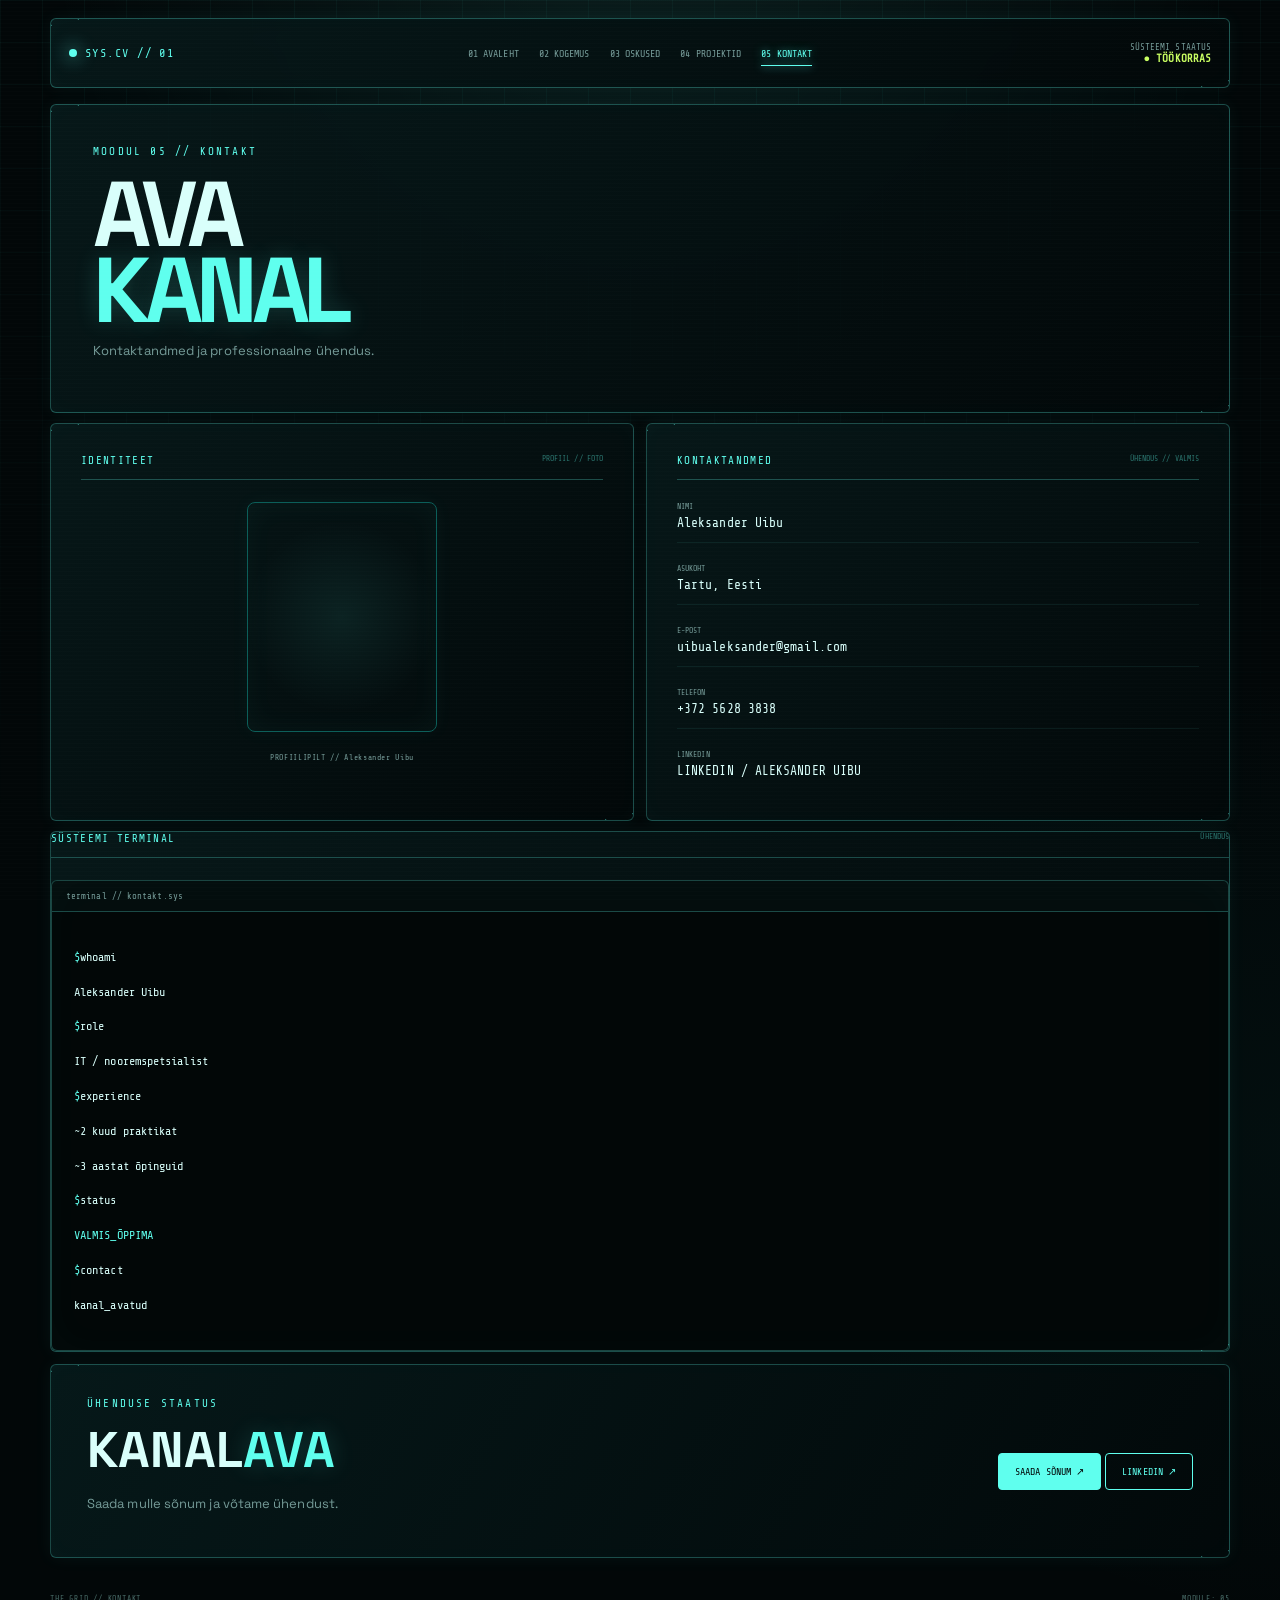
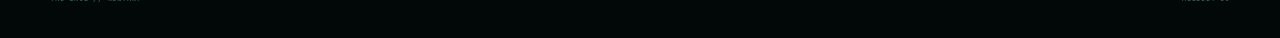
==== contact.html @ 897ac722 "portfoolio failid" ====
<!doctype html>
<html lang="et">
    <head>
        <meta charset="utf-8">
            <meta name="viewport" content="width=device-width, initial-scale=1">
                <title>
                    Kontakt // Aleksander Uibu
                </title>
                <link rel="stylesheet" href="css/style.css">
                <link rel="stylesheet" href="css/gridcn.css">
                <link rel="stylesheet" href="css/responsive.css">
    </head>
    <body>
        <div class="grid-bg"></div>
        <div class="scanlines"></div>
            <header class="site-header hud">
                <a class="logo" href="index.html"><i></i>SYS.CV // 01</a>
                <nav class="nav">
                    <a href="index.html">01 AVALEHT</a>
                    <a href="experience.html">02 KOGEMUS</a>
                    <a href="skills.html">03 OSKUSED</a>
                    <a href="projects.html">04 PROJEKTID</a>
                    <a class="active" href="contact.html">05 KONTAKT</a>
                </nav>
                <div class="system-status">SÜSTEEMI STAATUS<strong>● TÖÖKORRAS</strong></div>
            </header>
        <main class="page">
            <section class="page-title hud reveal">
                <div class="eyebrow">MOODUL 05 // KONTAKT</div>
                <h1>AVA<br><span>KANAL</span></h1>
                <p>Kontaktandmed ja professionaalne ühendus.</p>
            </section>
            <section class="section-grid">
                <!-- =====================================================
                    PROFIIL FOTO
                ===================================================== -->
                <article class="panel hud reveal">
                    <div class="section-head">
                        <span>IDENTITEET</span>
                        <em>PROFIIL // FOTO</em>
                    </div>
                    <div class="profile-photo-wrap">
                        <div class="profile-photo">
                            <img src="images/profile.jpg"alt="Aleksander Uibu profiilipilt"onerror="this.style.display='none';this.parentElement.classList.add('photo-placeholder');">
                        </div><small>PROFIILIPILT // Aleksander Uibu</small></div>
                </article>
                <!-- =====================================================
                    KONTAKTANDMED
                ===================================================== -->
                <article class="panel hud reveal">
                    <div class="section-head">
                        <span>KONTAKTANDMED</span>
                        <em>ÜHENDUS // VALMIS</em>
                    </div>
                    <div class="contact-data">
                        <div>
                            <small>NIMI</small>
                            <strong>Aleksander Uibu</strong>
                        </div>
                        <div>
                            <small>ASUKOHT</small>
                            <strong>Tartu, Eesti</strong>
                        </div>
                        <div>
                            <small>E-POST</small>
                            <a href="mailto:uibualeksander@gmail.com">uibualeksander@gmail.com</a>
                        </div>
                        <div>
                            <small>TELEFON</small>
                            <a href="tel:+37256283838">+372 5628 3838</a>
                        </div>
                        <div>
                            <small>LINKEDIN</small>
                            <a href="#">LINKEDIN / ALEKSANDER UIBU</a>
                        </div>
                    </div>
                </article>
            </section>
            <!-- =====================================================
                TERMINAL
            ===================================================== -->
            <section class="section hud reveal">
                <div class="section-head">
                    <span>SÜSTEEMI TERMINAL</span>
                    <em>ÜHENDUS</em>
                </div>
                <div class="terminal">
                    <div class="terminal-head">terminal // kontakt.sys</div>
                    <div class="terminal-body">
                        <p><span>$</span>whoami</p>
                        <p>Aleksander Uibu</p>
                        <p><span>$</span>role</p>
                        <p>IT / nooremspetsialist</p>
                        <p><span>$</span>experience</p>
                        <p>~2 kuud praktikat</p>
                        <p>~3 aastat õpinguid</p>
                        <p><span>$</span>status</p>
                        <p class="cyan">VALMIS_ÕPPIMA</p>
                        <p><span>$</span>contact</p>
                        <p>kanal_avatud<span class="cursor"></span></p>
                    </div>
                </div>
            </section>
            <!-- =====================================================
                CTA
            ===================================================== -->
            <section class="cta hud reveal">
                <div>
                    <div class="eyebrow">ÜHENDUSE STAATUS</div>
                    <h2>KANAL<span>AVA</span></h2>
                    <p>Saada mulle sõnum ja võtame ühendust.</p>
                </div>
                <div class="buttons">
                    <a class="button"href="mailto:uibualeksander@gmail.com">SAADA SÕNUM ↗</a>
                    <a class="button secondary"href="#">LINKEDIN ↗</a>
                </div>
            </section>
        </main>
        <footer>
            <span>THE GRID // KONTAKT</span>
            <span>MODULE: 05</span>
        </footer>
        <script src="js/index.js"></script> 
    </body>
</html>
---- css/style.css ----
@import url('https://fonts.googleapis.com/css2?family=Share+Tech+Mono&family=Space+Grotesk:wght@400;500;600;700&display=swap');
:root{--bg:#020708;--panel:rgba(5,18,19,.9);--cyan:#5fffee;--cyan2:#1db9ae;--cyan3:#0b5e59;--text:#d9fffb;--muted:#759b98;--green:#c9ff62;--border:rgba(95,255,238,.25);--strong:rgba(95,255,238,.7)}
*{box-sizing:border-box}html{scroll-behavior:smooth}body{margin:0;min-height:100vh;background:radial-gradient(circle at 50% -10%,rgba(40,180,170,.15),transparent 35%),#020708;color:var(--text);font-family:"Space Grotesk",sans-serif}a{color:inherit;text-decoration:none}.grid-bg{position:fixed;inset:0;z-index:0;pointer-events:none;background-image:linear-gradient(rgba(95,255,238,.055) 1px,transparent 1px),linear-gradient(90deg,rgba(95,255,238,.055) 1px,transparent 1px);background-size:45px 45px;mask-image:linear-gradient(to bottom,#000,transparent)}.scanlines{position:fixed;inset:0;z-index:50;pointer-events:none;opacity:.025;background:repeating-linear-gradient(to bottom,transparent 0,transparent 3px,#fff 4px)}.page,footer,.site-header{position:relative;z-index:2;width:min(1180px,calc(100% - 30px));margin-inline:auto}.hud{position:relative;border:1px solid var(--border);background:linear-gradient(135deg,rgba(7,25,26,.94),rgba(2,8,9,.94));box-shadow:0 0 25px rgba(52,241,225,.08);clip-path: none;}.hud:before,.hud:after{content:"";position:absolute;width:35px;height:8px}.hud:before{left:-1px;top:-1px;border-left:2px solid var(--cyan);border-top:2px solid var(--cyan)}.hud:after{right:-1px;bottom:-1px;border-right:2px solid var(--cyan);border-bottom:2px solid var(--cyan)}
.site-header{margin-top:18px;min-height:70px;padding:14px 20px;display:grid;grid-template-columns:1fr auto 1fr;align-items:center;gap:20px}.logo{font:13px "Share Tech Mono";letter-spacing:.12em;color:var(--cyan)}.logo i{display:inline-block;width:8px;height:8px;border-radius:50%;background:var(--cyan);box-shadow:0 0 18px var(--cyan);margin-right:8px}.nav{display:flex;justify-content:center;flex-wrap:wrap;gap:16px;font:10px "Share Tech Mono";color:var(--muted)}.nav a:hover,.nav .active{color:var(--cyan);text-shadow:0 0 8px rgba(95,255,238,.5)}.system-status{text-align:right;color:var(--muted);font:9px "Share Tech Mono"}.system-status strong{display:block;color:var(--green);font-size:11px}.hero{margin-top:22px;min-height:520px;padding:60px;display:grid;grid-template-columns:1fr 340px;align-items:center;gap:40px}.eyebrow{font:11px "Share Tech Mono";letter-spacing:.2em;color:var(--cyan)}h1{font-size:clamp(58px,9vw,110px);line-height:.83;letter-spacing:-.07em;margin:18px 0 25px}h1 span,h2 span{color:var(--cyan);text-shadow:0 0 25px rgba(95,255,238,.18)}.lead{max-width:650px;color:#9dbeba;font-size:16px;line-height:1.7}.tags{display:flex;flex-wrap:wrap;gap:7px;margin-top:24px}.tag,.chip-grid span{padding:5px 9px;border:1px solid var(--border);color:var(--cyan2);background:rgba(95,255,238,.035);font:9px "Share Tech Mono";letter-spacing:.07em}.tag:hover{border-color:var(--cyan);color:var(--cyan)}.contact-strip{display:flex;flex-wrap:wrap;gap:18px;margin-top:28px;color:var(--muted);font:10px "Share Tech Mono"}.contact-strip a:hover{color:var(--cyan)}
.identity-disc{position:relative;width:280px;height:280px;margin:auto;display:grid;place-items:center}.disc-ring{position:absolute;inset:10px;border:1px solid var(--cyan3);border-radius:50%}.disc-ring.dashed{inset:28px;border-color:var(--border);border-style:dashed;animation:rotate 20s linear infinite}.disc-ring.inner{inset:57px;border-color:var(--strong)}.disc-core{width:115px;height:115px;border:1px solid var(--cyan);border-radius:50%;display:grid;place-content:center;text-align:center;color:var(--cyan);font:29px "Share Tech Mono";box-shadow:0 0 30px rgba(95,255,238,.15)}.disc-core small{font-size:10px;color:var(--muted)}.disc-label{position:absolute;color:var(--muted);font:8px "Share Tech Mono"}.disc-label.top{top:0}.disc-label.right{right:-8px;top:50%}.disc-label.bottom{bottom:0}
.metrics{display:grid;grid-template-columns:repeat(4,1fr);gap:12px;margin-top:12px}.data-card{padding:22px}.data-card span,.data-card small{display:block;color:var(--muted);font:9px "Share Tech Mono"}.data-card strong{display:block;margin:5px 0;color:var(--cyan);font:34px "Share Tech Mono"}.green{color:var(--green)!important}.section-grid{display:grid;grid-template-columns:1fr 1fr;gap:12px;margin-top:12px}.panel{padding:28px;margin-top:12px}.section-grid .panel{margin-top:0}.section-head{display:flex;justify-content:space-between;border-bottom:1px solid var(--border);padding-bottom:15px;margin-bottom:25px;color:var(--cyan);font:11px "Share Tech Mono"}.section-head em{color:var(--muted);font-style:normal;font-size:8px}.body-text{color:#92b1ae;font-size:13px;line-height:1.8}.button{display:inline-block;margin-top:20px;padding:12px 16px;border:1px solid var(--cyan);background:var(--cyan);color:#020708;font:10px "Share Tech Mono"}.button.secondary{background:transparent;color:var(--cyan)}.button:hover{box-shadow:0 0 22px rgba(95,255,238,.3)}.chip-grid{display:flex;flex-wrap:wrap;gap:7px;margin-bottom:20px}.chip-grid.large span{padding:8px 11px}.cta{margin-top:12px;padding:35px;display:flex;justify-content:space-between;align-items:center;gap:25px}.cta h2{font-size:clamp(28px,5vw,50px);margin:8px 0}.cta p,.page-title p{color:var(--muted);font-size:13px}.page-title{margin-top:22px;padding:42px}.page-title h1{margin-bottom:12px}.timeline{position:relative}.timeline:before{content:"";position:absolute;left:5px;top:5px;bottom:5px;width:1px;background:var(--border)}.timeline article{position:relative;padding:0 0 40px 30px}.timeline article:last-child{padding-bottom:0}.timeline article i{position:absolute;left:0;top:3px;width:11px;height:11px;border:1px solid var(--cyan);background:var(--bg);box-shadow:0 0 10px rgba(95,255,238,.4)}.date{color:var(--cyan2);font:9px "Share Tech Mono"}.timeline h2,.project h2{font-size:16px;margin:6px 0}.timeline b{color:var(--muted);font:9px "Share Tech Mono"}.timeline ul{padding-left:18px;color:#92b1ae;font-size:12px;line-height:1.7}.skill{margin-bottom:20px}.skill>div:first-child{display:flex;justify-content:space-between;font:9px "Share Tech Mono";color:#a9c9c5}.skill b{color:var(--cyan)}.bar{height:5px!important;margin-top:7px;background:rgba(95,255,238,.07)}.bar i{display:block;height:100%;background:var(--cyan);box-shadow:0 0 12px rgba(95,255,238,.65)}.projects{display:grid;grid-template-columns:repeat(2,1fr);gap:12px;margin-top:12px}.project{padding:25px}.project small{font:9px "Share Tech Mono";color:var(--muted)}.project p{color:#8facaa;font-size:12px;line-height:1.7}.radar{width:270px;height:270px;position:relative;margin:20px auto;border:1px solid var(--border);border-radius:50%;background:radial-gradient(circle,transparent 19%,rgba(95,255,238,.04) 20%,transparent 21%,transparent 39%,rgba(95,255,238,.04) 40%,transparent 41%,transparent 59%,rgba(95,255,238,.04) 60%,transparent 61%)}.radar:before,.radar:after{content:"";position:absolute;background:var(--border)}.radar:before{left:50%;top:0;bottom:0;width:1px}.radar:after{top:50%;left:0;right:0;height:1px}.radar-shape{position:absolute;inset:47px;border-radius: 6px;background:rgba(95,255,238,.12);border:1px solid var(--cyan)}.radar-label{position:absolute;font:8px "Share Tech Mono";color:var(--muted)}.radar-label.a{top:-17px;left:40%}.radar-label.b{right:-35px;top:45%}.radar-label.c{left:35%;bottom:-17px}.radar-label.d{left:-25px;top:65%}.radar-label.e{left:-20px;top:20%}.terminal{border:1px solid var(--border);background:#020707;box-shadow:inset 0 0 40px rgba(95,255,238,.025)}.terminal-head{padding:10px 14px;border-bottom:1px solid var(--border);color:var(--muted);font:9px "Share Tech Mono"}.terminal-body{padding:22px;font:12px/1.9 "Share Tech Mono";min-height:250px}.terminal-body span{color:var(--cyan)}.terminal-body .cyan{color:var(--cyan)}.cursor{display:inline-block;width:7px;height:13px;background:var(--cyan);animation:blink 1s steps(1) infinite}.contact-data{display:grid;gap:19px}.contact-data small{display:block;color:var(--muted);font:8px "Share Tech Mono"}.contact-data strong,.contact-data a{display:block;margin-top:4px;font:13px "Share Tech Mono";color:var(--text)}.contact-data a:hover{color:var(--cyan)}footer{display:flex;justify-content:space-between;padding:22px 0 35px;color:#486b67;font:8px "Share Tech Mono";letter-spacing:.1em}
@keyframes rotate{to{transform:rotate(360deg)}}@keyframes blink{50%{opacity:0}}.reveal{opacity:0;transform:translateY(12px);transition:opacity .7s ease,transform .7s ease}.reveal.visible{opacity:1;transform:none}

/* =========================================================
   PROFILE PHOTO // CONTACT
========================================================= */

.profile-photo-wrap {
    text-align: center;
}

.profile-photo {
    position: relative;

    width: 190px;
    height: 230px;

    margin: 0 auto 12px;

    overflow: hidden;

    border: 1px solid var(--border);

    background:
        radial-gradient(
            circle,
            rgba(95,255,238,.08),
            transparent 65%
        );

    display: grid;

    place-items: center;

    border-radius: 6px;
}

.profile-photo img {
    width: 100%;
    height: 100%;

    object-fit: cover;

    display: block;
}

.profile-photo span {
    position: absolute;

    color: var(--cyan3);

    font-family: "Share Tech Mono", monospace;

    font-size: 12px;

    line-height: 1.5;

    letter-spacing: .15em;

    text-align: center;
}

.profile-photo-wrap small {
    color: var(--muted);

    font-family: "Share Tech Mono", monospace;

    font-size: 8px;

    letter-spacing: .08em;
}

.profile-photo.photo-placeholder {
    border-color: var(--cyan3);

    box-shadow:
        inset 0 0 30px rgba(95,255,238,.04),
        0 0 20px rgba(95,255,238,.04);
}


/* =========================================================
   JUNIOR / INTERNSHIP STATUS
========================================================= */

.junior-status {
    color: var(--green) !important;
}


/* =========================================================
   EXPERIENCE EMPTY / BEGINNER STATE
========================================================= */

.experience-note {
    color: var(--muted);

    font-size: 12px;

    line-height: 1.7;

    border-left: 1px solid var(--cyan3);

    padding-left: 16px;

    margin-top: 20px;
}
/* =========================================================
   GRIDCN ROUND HUD SYSTEM
   Rectangular components with subtle rounded corners.
   HUD accents remain decorative instead of cutting the card.
========================================================= */

.hud {
    border-radius: 6px !important;
    clip-path: none !important;
    overflow: hidden;
}

.hud::before,
.hud::after {
    width: 28px !important;
    height: 7px !important;
    pointer-events: none;
}

.hud::before {
    border-left: 1px solid var(--cyan) !important;
    border-top: 1px solid var(--cyan) !important;
    border-radius: 5px 0 0 0;
}

.hud::after {
    border-right: 1px solid var(--cyan) !important;
    border-bottom: 1px solid var(--cyan) !important;
    border-radius: 0 0 5px 0;
}

/* Small HUD corner marks for nested cards */
.panel,
.data-card,
.project,
.terminal {
    border-radius: 6px;
}

.panel:hover,
.data-card:hover,
.project:hover {
    border-color: var(--border-strong, rgba(95,255,238,.7));
}

/* Keep images rectangular but softly rounded */
.profile-photo {
    border-radius: 6px !important;
    clip-path: none !important;
}

/* Buttons and tags should follow the same geometry */
.button,
.tag,
.chip-grid span {
    border-radius: 4px;
}

/* More restrained Tron glow */
.hud {
    box-shadow:
        0 0 18px rgba(95,255,238,.055),
        inset 0 0 20px rgba(95,255,238,.018);
}

/* FINAL GRIDCN GEOMETRY */
.hud,.panel,.data-card,.project,.terminal,.page-title,.cta{border-radius:6px!important;clip-path:none!important;}

/* FINAL COMPONENT GEOMETRY */
.hud,.panel,.data-card,.project,.terminal,.page-title,.cta{
  border-radius:6px;
  clip-path:none;
}
.hud{
  overflow:hidden;
}
.button,.tag,.chip-grid span{
  border-radius:4px;
}

/* =========================================================
   DESIGN V2 — GRIDCN / PROFESSIONAL CV SYSTEM
   Rounded rectangular HUD components, restrained glow,
   clearer hierarchy and stronger CV readability.
========================================================= */

:root{
    --radius-xs:3px;
    --radius-sm:5px;
    --radius-md:8px;
    --radius-lg:10px;
    --line-soft:rgba(95,255,238,.16);
    --line:rgba(95,255,238,.28);
    --line-strong:rgba(95,255,238,.62);
    --glow-soft:rgba(95,255,238,.07);
    --glow:rgba(95,255,238,.16);
}

body{
    background:
        radial-gradient(circle at 50% -8%,rgba(95,255,238,.10),transparent 32%),
        radial-gradient(circle at 100% 70%,rgba(30,185,174,.045),transparent 28%),
        #020708;
    letter-spacing:.005em;
}

.grid-bg{
    opacity:.72;
    background-size:42px 42px;
}

.site-header{
    border-color:var(--line);
    border-radius:8px;
    padding:12px 18px;
    backdrop-filter:blur(8px);
}

.site-header:before,
.site-header:after{
    width:22px;
    height:6px;
}

.logo{
    font-size:12px;
}

.nav{
    gap:20px;
}

.nav a{
    position:relative;
    padding:8px 0;
    transition:color .2s ease,text-shadow .2s ease;
}

.nav a.active:after,
.nav a:hover:after{
    content:"";
    position:absolute;
    left:0;
    right:0;
    bottom:1px;
    height:1px;
    background:var(--cyan);
    box-shadow:0 0 8px var(--cyan);
}

.hero{
    min-height:560px;
    margin-top:16px;
    padding:56px;
    border-radius:10px;
    background:
        linear-gradient(135deg,rgba(7,25,26,.97),rgba(2,8,9,.94)),
        radial-gradient(circle at 85% 40%,rgba(95,255,238,.08),transparent 30%);
}

.hero:before{
    width:48px;
    height:8px;
}

.hero:after{
    width:48px;
    height:8px;
}

.hero h1{
    max-width:720px;
    margin-top:22px;
    font-weight:700;
    letter-spacing:-.065em;
}

.hero h1 span{
    color:var(--cyan);
}

.lead{
    max-width:620px;
    font-size:15px;
    line-height:1.8;
}

.identity-disc{
    width:310px;
    height:310px;
}

.identity-disc .disc-ring{
    transition:transform .5s ease;
}

.identity-disc:hover .disc-ring.dashed{
    animation-duration:8s;
}

.disc-core{
    width:125px;
    height:125px;
    background:radial-gradient(circle,rgba(95,255,238,.08),transparent 70%);
}

.metrics{
    gap:10px;
}

.data-card{
    min-height:128px;
    padding:22px;
    border-radius:8px;
    transition:
        transform .2s ease,
        border-color .2s ease,
        box-shadow .2s ease;
}

.data-card:hover{
    border-color:var(--line-strong);
    box-shadow:
        0 0 24px var(--glow-soft),
        inset 0 0 20px rgba(95,255,238,.025);
}

.data-card strong{
    font-size:30px;
    letter-spacing:-.04em;
}

.panel,
.project,
.cta,
.page-title,
.terminal{
    border-radius:8px;
}

.panel{
    padding:30px;
}

.section-head{
    margin-bottom:22px;
    padding-bottom:12px;
}

.section-head span{
    letter-spacing:.12em;
}

.body-text{
    max-width:720px;
    font-size:13px;
    line-height:1.9;
}

.button{
    border-radius:5px;
    transition:
        transform .18s ease,
        box-shadow .18s ease,
        background .18s ease;
}

.button:hover{
    transform:translateY(-1px);
}

.tag,
.chip-grid span{
    border-radius:4px;
    transition:
        border-color .18s ease,
        color .18s ease,
        background .18s ease;
}

.tag:hover,
.chip-grid span:hover{
    background:rgba(95,255,238,.07);
}

.cta{
    padding:32px 36px;
    background:
        linear-gradient(120deg,rgba(6,25,26,.96),rgba(2,9,10,.96));
}

.page-title{
    margin-top:16px;
    padding:40px 42px;
}

.page-title h1{
    font-size:clamp(52px,8vw,92px);
}

.projects{
    gap:10px;
}

.project{
    min-height:230px;
    padding:26px;
    transition:
        transform .2s ease,
        border-color .2s ease,
        box-shadow .2s ease;
}

.project:hover{
    border-color:var(--line-strong);
    box-shadow:0 0 24px var(--glow-soft);
}

.timeline article{
    padding-bottom:46px;
}

.timeline article:last-child{
    padding-bottom:4px;
}

.timeline article i{
    border-radius:2px;
}

.skill{
    margin-bottom:24px;
}

.bar{
    height:4px!important;
    border-radius:3px;
    overflow:hidden;
}

.bar i{
    border-radius:3px;
}

.terminal{
    border-radius:8px;
    overflow:hidden;
}

.terminal-head{
    background:rgba(95,255,238,.025);
}

.profile-photo{
    border-radius:8px!important;
}

.contact-data{
    gap:21px;
}

.contact-data div{
    padding-bottom:12px;
    border-bottom:1px solid rgba(95,255,238,.07);
}

.contact-data div:last-child{
    border-bottom:0;
}

footer{
    padding-top:26px;
}

/* Subtle HUD corner accents — no clipped geometry */
.hud:before,
.hud:after{
    border-radius:2px;
}

@media(prefers-reduced-motion:reduce){
    *,
    *::before,
    *::after{
        animation-duration:.01ms!important;
        transition-duration:.01ms!important;
    }
}

/* =========================================================
   DESIGN V3 — HERO / FIRST IMPRESSION
========================================================= */

.hero{
    position:relative;
    overflow:hidden;
    grid-template-columns:minmax(0,1.25fr) minmax(280px,.75fr);
    align-items:center;
    gap:55px;
    padding:58px 58px 52px;
}

.hero::after{
    content:"01 // IDENTITY";
    position:absolute;
    right:22px;
    bottom:12px;
    color:rgba(95,255,238,.25);
    border:0;
    width:auto;
    height:auto;
    font:8px "Share Tech Mono",monospace;
    letter-spacing:.18em;
}

.hero-copy{
    position:relative;
    z-index:2;
}

.hero-kicker{
    display:flex;
    align-items:center;
    gap:10px;
    margin-bottom:14px;
    color:var(--cyan);
    font:10px "Share Tech Mono",monospace;
    letter-spacing:.18em;
}

.hero-kicker::before{
    content:"";
    width:28px;
    height:1px;
    background:var(--cyan);
    box-shadow:0 0 8px var(--cyan);
}

.hero h1{
    margin:12px 0 20px;
    font-size:clamp(58px,8.5vw,104px);
    line-height:.82;
    letter-spacing:-.075em;
}

.hero .lead{
    max-width:590px;
    margin-bottom:22px;
}

.hero-meta{
    display:flex;
    flex-wrap:wrap;
    gap:7px;
    margin-top:20px;
}

.hero-meta-item{
    padding:8px 10px;
    border:1px solid var(--line-soft);
    border-radius:4px;
    background:rgba(95,255,238,.025);
    color:var(--muted);
    font:8px "Share Tech Mono",monospace;
    letter-spacing:.08em;
}

.hero-meta-item strong{
    color:var(--text);
    font-weight:400;
}

.hero-contact{
    display:grid;
    grid-template-columns:repeat(2,minmax(0,1fr));
    gap:7px 18px;
    margin-top:25px;
    max-width:610px;
}

.hero-contact a,
.hero-contact span{
    min-width:0;
    overflow:hidden;
    text-overflow:ellipsis;
    white-space:nowrap;
    color:var(--muted);
    font:9px "Share Tech Mono",monospace;
}

.hero-contact a:hover{
    color:var(--cyan);
}

.hero-visual{
    position:relative;
    min-height:340px;
    display:grid;
    place-items:center;
}

.hero-visual::before{
    content:"";
    position:absolute;
    width:260px;
    height:260px;
    border:1px solid rgba(95,255,238,.07);
    border-radius:50%;
    box-shadow:0 0 70px rgba(95,255,238,.045);
}

.identity-disc{
    z-index:2;
}

.identity-disc::after{
    content:"";
    position:absolute;
    inset:0;
    border-radius:50%;
    background:linear-gradient(90deg,transparent 49.7%,rgba(95,255,238,.12) 50%,transparent 50.3%);
    pointer-events:none;
}

.identity-status{
    position:absolute;
    left:50%;
    bottom:2px;
    transform:translateX(-50%);
    z-index:3;
    padding:6px 10px;
    border:1px solid var(--line);
    border-radius:4px;
    background:rgba(2,8,9,.92);
    color:var(--green);
    font:8px "Share Tech Mono",monospace;
    letter-spacing:.12em;
    white-space:nowrap;
}

.hero-side-data{
    position:absolute;
    z-index:3;
    width:100px;
    padding:8px;
    border:1px solid var(--line-soft);
    border-radius:5px;
    background:rgba(2,8,9,.82);
    text-align:center;
}

.hero-side-data small{
    display:block;
    color:var(--muted);
    font:7px "Share Tech Mono",monospace;
}

.hero-side-data strong{
    display:block;
    margin-top:3px;
    color:var(--cyan);
    font:11px "Share Tech Mono",monospace;
}

.hero-side-data.one{left:0;top:35px}
.hero-side-data.two{right:0;bottom:48px}

.metrics{
    margin-top:10px;
}

.data-card{
    position:relative;
}

.data-card::after{
    content:"";
    position:absolute;
    top:10px;
    right:10px;
    width:4px;
    height:4px;
    border-radius:50%;
    background:var(--cyan);
    box-shadow:0 0 8px var(--cyan);
    opacity:.7;
}

.section-grid{
    margin-top:10px;
}

@media(max-width:900px){
    .hero{
        grid-template-columns:1fr;
        gap:20px;
    }

    .hero-visual{
        min-height:300px;
    }

    .hero-side-data.one{left:12%;top:25px}
    .hero-side-data.two{right:12%;bottom:25px}
}

@media(max-width:550px){
    .hero{
        padding:32px 20px 40px;
    }

    .hero h1{
        font-size:clamp(48px,16vw,70px);
    }

    .hero-contact{
        grid-template-columns:1fr;
    }

    .hero-visual{
        min-height:280px;
    }

    .hero-side-data{
        width:90px;
    }

    .hero-side-data.one{left:0}
    .hero-side-data.two{right:0}
}

/* SKILLS V4 — context based, no fake percentages */
.skills-intro{display:grid;grid-template-columns:1fr 1fr;gap:10px;margin-top:10px}
.skill-levels,.skill-profile{display:grid;gap:14px}
.skill-level{display:flex;gap:12px;align-items:flex-start}
.level-dot{flex:0 0 9px;width:9px;height:9px;margin-top:4px;border:1px solid var(--cyan);border-radius:2px}
.level-dot.learning{border-color:var(--muted)}
.level-dot.practical{background:var(--cyan);box-shadow:0 0 8px rgba(95,255,238,.4)}
.level-dot.familiar{background:rgba(95,255,238,.22)}
.skill-level strong{display:block;color:var(--text);font:10px "Share Tech Mono",monospace;letter-spacing:.08em}
.skill-level small{display:block;margin-top:4px;color:var(--muted);font-size:11px;line-height:1.5}
.profile-line{display:flex;justify-content:space-between;gap:15px;padding-bottom:10px;border-bottom:1px solid rgba(95,255,238,.08);color:var(--muted);font:9px "Share Tech Mono",monospace}
.profile-line strong{color:var(--cyan);font-weight:400}
.technology-matrix{display:grid;grid-template-columns:repeat(3,1fr);gap:9px}
.technology-card{min-height:220px;padding:20px;border:1px solid var(--line-soft);border-radius:7px;background:rgba(95,255,238,.018);transition:border-color .2s,transform .2s,background .2s}
.technology-card:hover{transform:translateY(-2px);border-color:var(--line-strong);background:rgba(95,255,238,.035)}
.tech-top{display:flex;justify-content:space-between;align-items:center;gap:8px}
.tech-code{color:var(--muted);font:8px "Share Tech Mono",monospace;letter-spacing:.1em}
.skill-badge{padding:4px 6px;border:1px solid var(--line-soft);border-radius:3px;font:7px "Share Tech Mono",monospace}
.skill-badge.practical{color:var(--cyan);border-color:var(--line)}
.skill-badge.familiar{color:var(--muted)}
.technology-card h2{margin:22px 0 9px;color:var(--text);font-size:16px}
.technology-card p{min-height:62px;margin:0;color:var(--muted);font-size:11px;line-height:1.65}
.tech-tags{display:flex;flex-wrap:wrap;gap:5px;margin-top:15px}
.tech-tags span{padding:4px 6px;border:1px solid rgba(95,255,238,.12);border-radius:3px;color:var(--cyan2);font:7px "Share Tech Mono",monospace}
@media(max-width:900px){.skills-intro{grid-template-columns:1fr}.technology-matrix{grid-template-columns:repeat(2,1fr)}}
@media(max-width:550px){.technology-matrix{grid-template-columns:1fr}.technology-card{min-height:auto}}

/* =========================================================
   CV DESIGN V5 — INFORMATION HIERARCHY
========================================================= */

:root{
    --surface:rgba(4,15,16,.84);
    --surface-2:rgba(7,23,24,.72);
    --cyan-dim:rgba(95,255,238,.42);
    --text-soft:#a8b9b8;
}

/* Shared section rhythm */
.page > section{
    margin-bottom:10px;
}

.page-title{
    position:relative;
    border-color:var(--line);
}

.page-title p{
    max-width:720px;
}

/* Information rails */
.info-rail{
    display:grid;
    grid-template-columns:repeat(4,1fr);
    gap:8px;
    margin-top:10px;
}

.info-rail-item{
    padding:13px 15px;
    border:1px solid var(--line-soft);
    border-radius:6px;
    background:var(--surface-2);
}

.info-rail-item small{
    display:block;
    margin-bottom:5px;
    color:var(--muted);
    font:7px "Share Tech Mono",monospace;
    letter-spacing:.12em;
}

.info-rail-item strong{
    display:block;
    color:var(--text);
    font:11px "Share Tech Mono",monospace;
    font-weight:400;
}

/* Section labels */
.section-head em{
    color:var(--cyan-dim);
}

/* Skill cards */
.technology-card{
    background:
        linear-gradient(145deg,rgba(7,24,25,.82),rgba(3,11,12,.88));
}

.technology-card h2{
    letter-spacing:.04em;
}

.technology-card p{
    color:var(--text-soft);
}

/* Status badges */
.status-badge{
    display:inline-flex;
    align-items:center;
    gap:6px;
    padding:5px 7px;
    border:1px solid var(--line);
    border-radius:4px;
    color:var(--cyan);
    background:rgba(95,255,238,.025);
    font:7px "Share Tech Mono",monospace;
    letter-spacing:.08em;
}

.status-badge::before{
    content:"";
    width:4px;
    height:4px;
    border-radius:50%;
    background:currentColor;
    box-shadow:0 0 7px currentColor;
}

/* Experience cards */
.timeline article{
    background:linear-gradient(90deg,rgba(95,255,238,.018),transparent);
    border-radius:6px;
    padding:20px 22px 38px 25px;
}

.timeline article h2{
    margin-top:8px;
}

.timeline article ul{
    margin-top:16px;
}

/* Project cards */
.project{
    background:
        linear-gradient(145deg,rgba(7,23,24,.8),rgba(2,9,10,.9));
}

.project .project-meta,
.project .meta{
    color:var(--muted);
}

/* Contact */
.contact-data a{
    word-break:break-word;
}

/* Avoid over-decorating empty space */
.identity-disc{
    filter:drop-shadow(0 0 12px rgba(95,255,238,.04));
}

/* Small-screen information rail */
@media(max-width:900px){
    .info-rail{
        grid-template-columns:repeat(2,1fr);
    }
}

@media(max-width:550px){
    .info-rail{
        grid-template-columns:1fr;
    }

    .timeline article{
        padding-left:20px;
    }
}

/* =========================================================
   PROJECTS V6 — PRACTICAL / LEARNING PROJECTS
========================================================= */

.projects-grid{
    display:grid;
    grid-template-columns:repeat(3,1fr);
    gap:10px;
    margin-top:10px;
}

.project{
    min-height:280px;
    padding:23px;
    background:linear-gradient(145deg,rgba(7,23,24,.82),rgba(2,9,10,.92));
}

.project-number{
    color:var(--muted);
    font:8px "Share Tech Mono",monospace;
    letter-spacing:.14em;
}

.project-status{
    display:inline-block;
    margin-top:10px;
    padding:4px 6px;
    border:1px solid var(--line-soft);
    border-radius:3px;
    color:var(--cyan-dim);
    font:7px "Share Tech Mono",monospace;
    letter-spacing:.07em;
}

.project h2{
    margin:18px 0 9px;
    color:var(--text);
    font-size:16px;
    letter-spacing:.03em;
}

.project p{
    min-height:84px;
    color:var(--text-soft);
    font-size:11px;
    line-height:1.7;
}

.project-stack{
    display:flex;
    flex-wrap:wrap;
    gap:5px;
    margin-top:17px;
}

.project-stack span{
    padding:4px 6px;
    border:1px solid rgba(95,255,238,.12);
    border-radius:3px;
    color:var(--cyan2);
    font:7px "Share Tech Mono",monospace;
}

.project-filter{
    display:flex;
    flex-wrap:wrap;
    gap:7px;
}

.project-filter span{
    padding:7px 9px;
    border:1px solid var(--line-soft);
    border-radius:4px;
    color:var(--muted);
    font:8px "Share Tech Mono",monospace;
}

.project-filter-active{
    color:var(--cyan)!important;
    border-color:var(--line)!important;
    background:rgba(95,255,238,.035);
}

.project-evidence{
    margin:0;
    padding-left:18px;
    color:var(--text-soft);
    font-size:11px;
    line-height:1.8;
}

.project-evidence li{
    margin-bottom:8px;
}

@media(max-width:900px){
    .projects-grid{
        grid-template-columns:repeat(2,1fr);
    }
}

@media(max-width:550px){
    .projects-grid{
        grid-template-columns:1fr;
    }

    .project{
        min-height:auto;
    }
}
---- css/gridcn.css ----
/* GridCN component layer
   Visual primitives correspond to the GridCN HUD/TRON component language:
   HUD Frame, Data Card, Identity Disc, Timeline, Status Bar, Tags, Terminal and Uplink.
*/
.status-bar{height:5px;background:rgba(95,255,238,.08)}.status-bar i{display:block;height:100%;width:100%;background:var(--cyan);box-shadow:0 0 14px rgba(95,255,238,.6)}

/* GridCN component geometry override */
.hud-frame,
.hud-corner-frame,
.data-card,
.tron-card,
.panel,
.status-card,
.terminal {
    border-radius: 6px;
    clip-path: none;
}

/* FINAL GRIDCN GEOMETRY */
.hud,.panel,.data-card,.project,.terminal,.page-title,.cta{border-radius:6px!important;clip-path:none!important;}

/* FINAL COMPONENT GEOMETRY */
.hud,.panel,.data-card,.project,.terminal,.page-title,.cta{
  border-radius:6px;
  clip-path:none;
}
.hud{
  overflow:hidden;
}
.button,.tag,.chip-grid span{
  border-radius:4px;
}

/* =========================================================
   GRIDCN COMPONENT PRIMITIVES
========================================================= */

.gridcn-frame{
    position:relative;
    border:1px solid var(--line);
    border-radius:8px;
    background:rgba(4,16,17,.88);
}

.gridcn-frame::before{
    content:"";
    position:absolute;
    top:-1px;
    left:12px;
    width:34px;
    height:1px;
    background:var(--cyan);
    box-shadow:0 0 10px var(--cyan);
}

.gridcn-label{
    font:9px "Share Tech Mono",monospace;
    color:var(--muted);
    letter-spacing:.12em;
}

.gridcn-accent{
    color:var(--cyan);
}

.gridcn-status{
    color:var(--green);
    font:9px "Share Tech Mono",monospace;
    letter-spacing:.08em;
}
1~/* GridCN component layer
   Visual primitives correspond to the GridCN HUD/TRON component language:
   HUD Frame, Data Card, Identity Disc, Timeline, Status Bar, Tags, Terminal and Uplink.
*/
.status-bar{height:5px;background:rgba(95,255,238,.08)}.status-bar i{display:block;height:100%;width:100%;background:var(--cyan);box-shadow:0 0 14px rgba(95,255,238,.6)}

/* GridCN component geometry override */
.hud-frame,
.hud-corner-frame,
.data-card,
.tron-card,
.panel,
.status-card,
.terminal {
    border-radius: 6px;
    clip-path: none;
}

/* FINAL GRIDCN GEOMETRY */
.hud,.panel,.data-card,.project,.terminal,.page-title,.cta{border-radius:6px!important;clip-path:none!important;}

/* FINAL COMPONENT GEOMETRY */
.hud,.panel,.data-card,.project,.terminal,.page-title,.cta{
  border-radius:6px;
  clip-path:none;
}
.hud{
  overflow:hidden;
}
.button,.tag,.chip-grid span{
  border-radius:4px;
}

/* =========================================================
   GRIDCN COMPONENT PRIMITIVES
========================================================= */

.gridcn-frame{
    position:relative;
    border:1px solid var(--line);
    border-radius:8px;
    background:rgba(4,16,17,.88);
}

.gridcn-frame::before{
    content:"";
    position:absolute;
    top:-1px;
    left:12px;
    width:34px;
    height:1px;
    background:var(--cyan);
    box-shadow:0 0 10px var(--cyan);
}

.gridcn-label{
    font:9px "Share Tech Mono",monospace;
    color:var(--muted);
    letter-spacing:.12em;
}

.gridcn-accent{
    color:var(--cyan);
}

.gridcn-status{
    color:var(--green);
    font:9px "Share Tech Mono",monospace;
    letter-spacing:.08em;
}
1~/* GridCN component layer
   Visual primitives correspond to the GridCN HUD/TRON component language:
   HUD Frame, Data Card, Identity Disc, Timeline, Status Bar, Tags, Terminal and Uplink.
*/
.status-bar{height:5px;background:rgba(95,255,238,.08)}.status-bar i{display:block;height:100%;width:100%;background:var(--cyan);box-shadow:0 0 14px rgba(95,255,238,.6)}

/* GridCN component geometry override */
.hud-frame,
.hud-corner-frame,
.data-card,
.tron-card,
.panel,
.status-card,
.terminal {
    border-radius: 6px;
    clip-path: none;
}

/* FINAL GRIDCN GEOMETRY */
.hud,.panel,.data-card,.project,.terminal,.page-title,.cta{border-radius:6px!important;clip-path:none!important;}

/* FINAL COMPONENT GEOMETRY */
.hud,.panel,.data-card,.project,.terminal,.page-title,.cta{
  border-radius:6px;
  clip-path:none;
}
.hud{
  overflow:hidden;
}
.button,.tag,.chip-grid span{
  border-radius:4px;
}

/* =========================================================
   GRIDCN COMPONENT PRIMITIVES
========================================================= */

.gridcn-frame{
    position:relative;
    border:1px solid var(--line);
    border-radius:8px;
    background:rgba(4,16,17,.88);
}

.gridcn-frame::before{
    content:"";
    position:absolute;
    top:-1px;
    left:12px;
    width:34px;
    height:1px;
    background:var(--cyan);
    box-shadow:0 0 10px var(--cyan);
}

.gridcn-label{
    font:9px "Share Tech Mono",monospace;
    color:var(--muted);
    letter-spacing:.12em;
}

.gridcn-accent{
    color:var(--cyan);
}

.gridcn-status{
    color:var(--green);
    font:9px "Share Tech Mono",monospace;
    letter-spacing:.08em;
}
---- css/responsive.css ----
/* =========================================================
   PROFILE PHOTO RESPONSIVE
========================================================= */

@media (max-width: 550px) {

    .profile-photo {
        width: 160px;
        height: 200px;
    }

}
.hud,.panel,.data-card,.project,.terminal{border-radius:6px!important;clip-path:none!important}

/* FINAL GRIDCN GEOMETRY */
.hud,.panel,.data-card,.project,.terminal,.page-title,.cta{border-radius:6px!important;clip-path:none!important;}

@media(max-width:700px){
    .site-header{position:relative}
    .mobile-nav-toggle{
        display:inline-flex;
        justify-content:center;
        align-items:center;
        width:max-content;
        margin:0 auto;
        padding:9px 13px;
        border:1px solid var(--border);
        border-radius:4px;
        background:rgba(95,255,238,.04);
        color:var(--cyan);
        font:10px "Share Tech Mono",monospace;
        cursor:pointer;
    }
    .nav{display:none}
    .nav.mobile-open{display:flex}
}
@media(min-width:701px){
    .mobile-nav-toggle{display:none}
}

/* FINAL COMPONENT GEOMETRY */
.hud,.panel,.data-card,.project,.terminal,.page-title,.cta{
  border-radius:6px;
  clip-path:none;
}
.hud{
  overflow:hidden;
}
.button,.tag,.chip-grid span{
  border-radius:4px;
}

.cv-mobile-nav{display:none}

@media(max-width:700px){
  .cv-mobile-nav{
    display:inline-flex;
    align-items:center;
    justify-content:center;
    margin:0 auto 8px;
    padding:9px 14px;
    border:1px solid var(--border);
    border-radius:4px;
    background:rgba(95,255,238,.04);
    color:var(--cyan);
    font:10px "Share Tech Mono",monospace;
    cursor:pointer;
  }
  .nav{display:none}
  .nav.mobile-open{
    display:flex;
  }
}

@media(max-width:900px){
    .hero{
        min-height:auto;
        padding:42px 28px;
    }

    .identity-disc{
        width:270px;
        height:270px;
    }

    .panel{
        padding:25px;
    }
}

@media(max-width:550px){
    .site-header{
        padding:12px 14px;
    }

    .hero{
        padding:32px 20px;
    }

    .hero h1{
        font-size:clamp(48px,16vw,68px);
    }

    .lead{
        font-size:14px;
    }

    .page-title{
        padding:30px 22px;
    }

    .panel{
        padding:21px;
    }

    .cta{
        padding:26px 21px;
    }

    .data-card{
        min-height:110px;
    }
}

@media(max-width:550px){
    .hero-visual::before{
        width:220px;
        height:220px;
    }
}

@media(max-width:700px){
    .hero-contact{
        grid-template-columns:1fr;
    }
    .info-rail-item{
        padding:11px 12px;
    }
}

@media(max-width:550px){.project-filter{gap:5px}.project-filter span{padding:6px 7px}}
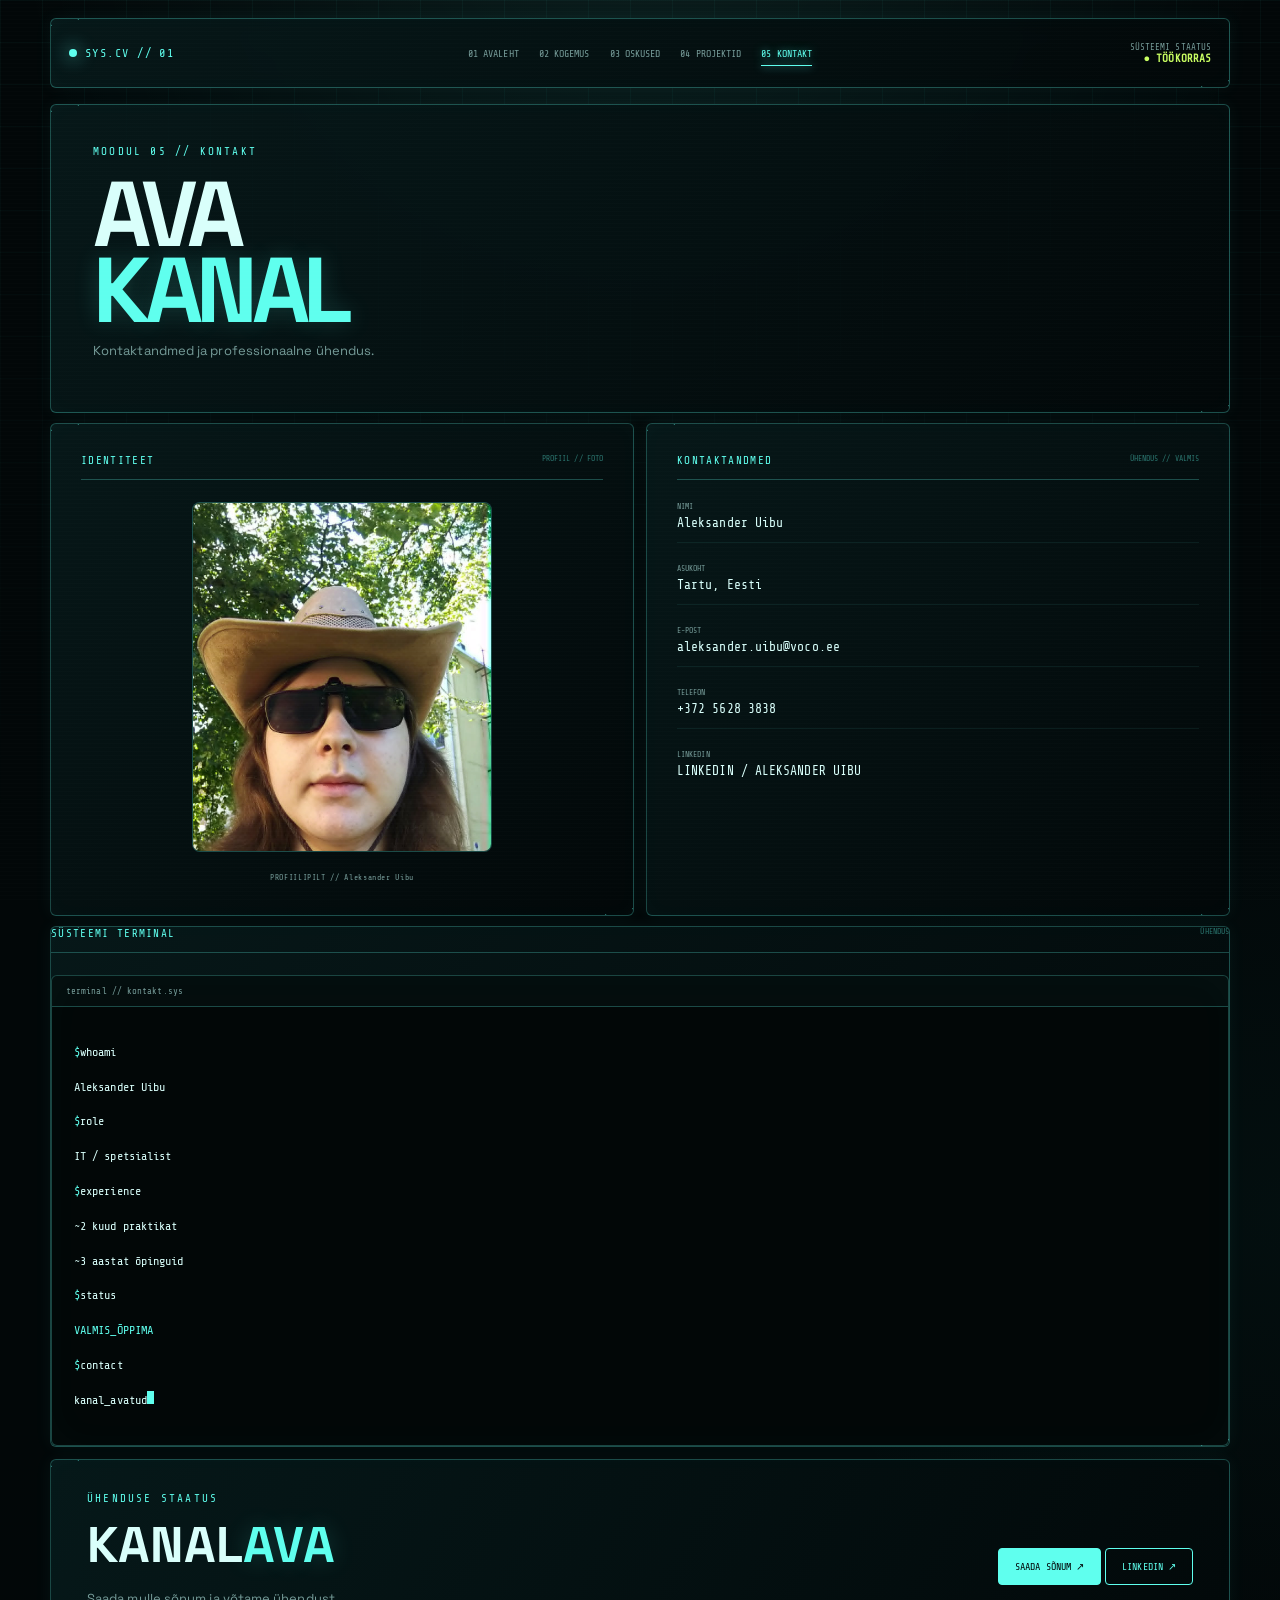
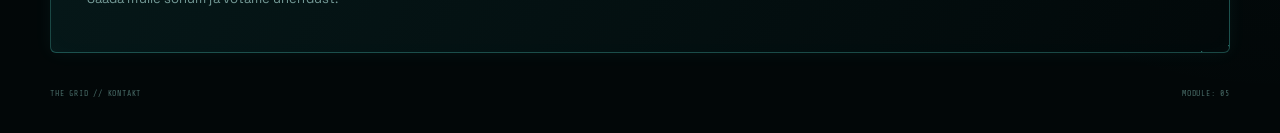
==== commit d218c66b: "info muudatused, terminali vilkumise parandus" ====
--- a/contact.html
+++ b/contact.html
@@ -63,7 +63,7 @@
                         </div>
                         <div>
                             <small>E-POST</small>
-                            <a href="mailto:uibualeksander@gmail.com">uibualeksander@gmail.com</a>
+                            <a href="mailto:aleksander.uibu@voco.ee">aleksander.uibu@voco.ee</a>
                         </div>
                         <div>
                             <small>TELEFON</small>
@@ -90,7 +90,7 @@
                         <p><span>$</span>whoami</p>
                         <p>Aleksander Uibu</p>
                         <p><span>$</span>role</p>
-                        <p>IT / nooremspetsialist</p>
+                        <p>IT / spetsialist</p>
                         <p><span>$</span>experience</p>
                         <p>~2 kuud praktikat</p>
                         <p>~3 aastat õpinguid</p>
@@ -111,7 +111,7 @@
                     <p>Saada mulle sõnum ja võtame ühendust.</p>
                 </div>
                 <div class="buttons">
-                    <a class="button"href="mailto:uibualeksander@gmail.com">SAADA SÕNUM ↗</a>
+                    <a class="button"href="mailto:aleksander.uibu@voco.ee">SAADA SÕNUM ↗</a>
                     <a class="button secondary"href="#">LINKEDIN ↗</a>
                 </div>
             </section>
--- a/css/style.css
+++ b/css/style.css
@@ -3,7 +3,7 @@
 *{box-sizing:border-box}html{scroll-behavior:smooth}body{margin:0;min-height:100vh;background:radial-gradient(circle at 50% -10%,rgba(40,180,170,.15),transparent 35%),#020708;color:var(--text);font-family:"Space Grotesk",sans-serif}a{color:inherit;text-decoration:none}.grid-bg{position:fixed;inset:0;z-index:0;pointer-events:none;background-image:linear-gradient(rgba(95,255,238,.055) 1px,transparent 1px),linear-gradient(90deg,rgba(95,255,238,.055) 1px,transparent 1px);background-size:45px 45px;mask-image:linear-gradient(to bottom,#000,transparent)}.scanlines{position:fixed;inset:0;z-index:50;pointer-events:none;opacity:.025;background:repeating-linear-gradient(to bottom,transparent 0,transparent 3px,#fff 4px)}.page,footer,.site-header{position:relative;z-index:2;width:min(1180px,calc(100% - 30px));margin-inline:auto}.hud{position:relative;border:1px solid var(--border);background:linear-gradient(135deg,rgba(7,25,26,.94),rgba(2,8,9,.94));box-shadow:0 0 25px rgba(52,241,225,.08);clip-path: none;}.hud:before,.hud:after{content:"";position:absolute;width:35px;height:8px}.hud:before{left:-1px;top:-1px;border-left:2px solid var(--cyan);border-top:2px solid var(--cyan)}.hud:after{right:-1px;bottom:-1px;border-right:2px solid var(--cyan);border-bottom:2px solid var(--cyan)}
 .site-header{margin-top:18px;min-height:70px;padding:14px 20px;display:grid;grid-template-columns:1fr auto 1fr;align-items:center;gap:20px}.logo{font:13px "Share Tech Mono";letter-spacing:.12em;color:var(--cyan)}.logo i{display:inline-block;width:8px;height:8px;border-radius:50%;background:var(--cyan);box-shadow:0 0 18px var(--cyan);margin-right:8px}.nav{display:flex;justify-content:center;flex-wrap:wrap;gap:16px;font:10px "Share Tech Mono";color:var(--muted)}.nav a:hover,.nav .active{color:var(--cyan);text-shadow:0 0 8px rgba(95,255,238,.5)}.system-status{text-align:right;color:var(--muted);font:9px "Share Tech Mono"}.system-status strong{display:block;color:var(--green);font-size:11px}.hero{margin-top:22px;min-height:520px;padding:60px;display:grid;grid-template-columns:1fr 340px;align-items:center;gap:40px}.eyebrow{font:11px "Share Tech Mono";letter-spacing:.2em;color:var(--cyan)}h1{font-size:clamp(58px,9vw,110px);line-height:.83;letter-spacing:-.07em;margin:18px 0 25px}h1 span,h2 span{color:var(--cyan);text-shadow:0 0 25px rgba(95,255,238,.18)}.lead{max-width:650px;color:#9dbeba;font-size:16px;line-height:1.7}.tags{display:flex;flex-wrap:wrap;gap:7px;margin-top:24px}.tag,.chip-grid span{padding:5px 9px;border:1px solid var(--border);color:var(--cyan2);background:rgba(95,255,238,.035);font:9px "Share Tech Mono";letter-spacing:.07em}.tag:hover{border-color:var(--cyan);color:var(--cyan)}.contact-strip{display:flex;flex-wrap:wrap;gap:18px;margin-top:28px;color:var(--muted);font:10px "Share Tech Mono"}.contact-strip a:hover{color:var(--cyan)}
 .identity-disc{position:relative;width:280px;height:280px;margin:auto;display:grid;place-items:center}.disc-ring{position:absolute;inset:10px;border:1px solid var(--cyan3);border-radius:50%}.disc-ring.dashed{inset:28px;border-color:var(--border);border-style:dashed;animation:rotate 20s linear infinite}.disc-ring.inner{inset:57px;border-color:var(--strong)}.disc-core{width:115px;height:115px;border:1px solid var(--cyan);border-radius:50%;display:grid;place-content:center;text-align:center;color:var(--cyan);font:29px "Share Tech Mono";box-shadow:0 0 30px rgba(95,255,238,.15)}.disc-core small{font-size:10px;color:var(--muted)}.disc-label{position:absolute;color:var(--muted);font:8px "Share Tech Mono"}.disc-label.top{top:0}.disc-label.right{right:-8px;top:50%}.disc-label.bottom{bottom:0}
-.metrics{display:grid;grid-template-columns:repeat(4,1fr);gap:12px;margin-top:12px}.data-card{padding:22px}.data-card span,.data-card small{display:block;color:var(--muted);font:9px "Share Tech Mono"}.data-card strong{display:block;margin:5px 0;color:var(--cyan);font:34px "Share Tech Mono"}.green{color:var(--green)!important}.section-grid{display:grid;grid-template-columns:1fr 1fr;gap:12px;margin-top:12px}.panel{padding:28px;margin-top:12px}.section-grid .panel{margin-top:0}.section-head{display:flex;justify-content:space-between;border-bottom:1px solid var(--border);padding-bottom:15px;margin-bottom:25px;color:var(--cyan);font:11px "Share Tech Mono"}.section-head em{color:var(--muted);font-style:normal;font-size:8px}.body-text{color:#92b1ae;font-size:13px;line-height:1.8}.button{display:inline-block;margin-top:20px;padding:12px 16px;border:1px solid var(--cyan);background:var(--cyan);color:#020708;font:10px "Share Tech Mono"}.button.secondary{background:transparent;color:var(--cyan)}.button:hover{box-shadow:0 0 22px rgba(95,255,238,.3)}.chip-grid{display:flex;flex-wrap:wrap;gap:7px;margin-bottom:20px}.chip-grid.large span{padding:8px 11px}.cta{margin-top:12px;padding:35px;display:flex;justify-content:space-between;align-items:center;gap:25px}.cta h2{font-size:clamp(28px,5vw,50px);margin:8px 0}.cta p,.page-title p{color:var(--muted);font-size:13px}.page-title{margin-top:22px;padding:42px}.page-title h1{margin-bottom:12px}.timeline{position:relative}.timeline:before{content:"";position:absolute;left:5px;top:5px;bottom:5px;width:1px;background:var(--border)}.timeline article{position:relative;padding:0 0 40px 30px}.timeline article:last-child{padding-bottom:0}.timeline article i{position:absolute;left:0;top:3px;width:11px;height:11px;border:1px solid var(--cyan);background:var(--bg);box-shadow:0 0 10px rgba(95,255,238,.4)}.date{color:var(--cyan2);font:9px "Share Tech Mono"}.timeline h2,.project h2{font-size:16px;margin:6px 0}.timeline b{color:var(--muted);font:9px "Share Tech Mono"}.timeline ul{padding-left:18px;color:#92b1ae;font-size:12px;line-height:1.7}.skill{margin-bottom:20px}.skill>div:first-child{display:flex;justify-content:space-between;font:9px "Share Tech Mono";color:#a9c9c5}.skill b{color:var(--cyan)}.bar{height:5px!important;margin-top:7px;background:rgba(95,255,238,.07)}.bar i{display:block;height:100%;background:var(--cyan);box-shadow:0 0 12px rgba(95,255,238,.65)}.projects{display:grid;grid-template-columns:repeat(2,1fr);gap:12px;margin-top:12px}.project{padding:25px}.project small{font:9px "Share Tech Mono";color:var(--muted)}.project p{color:#8facaa;font-size:12px;line-height:1.7}.radar{width:270px;height:270px;position:relative;margin:20px auto;border:1px solid var(--border);border-radius:50%;background:radial-gradient(circle,transparent 19%,rgba(95,255,238,.04) 20%,transparent 21%,transparent 39%,rgba(95,255,238,.04) 40%,transparent 41%,transparent 59%,rgba(95,255,238,.04) 60%,transparent 61%)}.radar:before,.radar:after{content:"";position:absolute;background:var(--border)}.radar:before{left:50%;top:0;bottom:0;width:1px}.radar:after{top:50%;left:0;right:0;height:1px}.radar-shape{position:absolute;inset:47px;border-radius: 6px;background:rgba(95,255,238,.12);border:1px solid var(--cyan)}.radar-label{position:absolute;font:8px "Share Tech Mono";color:var(--muted)}.radar-label.a{top:-17px;left:40%}.radar-label.b{right:-35px;top:45%}.radar-label.c{left:35%;bottom:-17px}.radar-label.d{left:-25px;top:65%}.radar-label.e{left:-20px;top:20%}.terminal{border:1px solid var(--border);background:#020707;box-shadow:inset 0 0 40px rgba(95,255,238,.025)}.terminal-head{padding:10px 14px;border-bottom:1px solid var(--border);color:var(--muted);font:9px "Share Tech Mono"}.terminal-body{padding:22px;font:12px/1.9 "Share Tech Mono";min-height:250px}.terminal-body span{color:var(--cyan)}.terminal-body .cyan{color:var(--cyan)}.cursor{display:inline-block;width:7px;height:13px;background:var(--cyan);animation:blink 1s steps(1) infinite}.contact-data{display:grid;gap:19px}.contact-data small{display:block;color:var(--muted);font:8px "Share Tech Mono"}.contact-data strong,.contact-data a{display:block;margin-top:4px;font:13px "Share Tech Mono";color:var(--text)}.contact-data a:hover{color:var(--cyan)}footer{display:flex;justify-content:space-between;padding:22px 0 35px;color:#486b67;font:8px "Share Tech Mono";letter-spacing:.1em}
+.metrics{display:grid;grid-template-columns:repeat(4,1fr);gap:12px;margin-top:12px}.data-card{padding:22px}.data-card span,.data-card small{display:block;color:var(--muted);font:9px "Share Tech Mono"}.data-card strong{display:block;margin:5px 0;color:var(--cyan);font:34px "Share Tech Mono"}.green{color:var(--green)!important}.section-grid{display:grid;grid-template-columns:1fr 1fr;gap:12px;margin-top:12px}.panel{padding:28px;margin-top:12px}.section-grid .panel{margin-top:0}.section-head{display:flex;justify-content:space-between;border-bottom:1px solid var(--border);padding-bottom:15px;margin-bottom:25px;color:var(--cyan);font:11px "Share Tech Mono"}.section-head em{color:var(--muted);font-style:normal;font-size:8px}.body-text{color:#92b1ae;font-size:13px;line-height:1.8}.button{display:inline-block;margin-top:20px;padding:12px 16px;border:1px solid var(--cyan);background:var(--cyan);color:#020708;font:10px "Share Tech Mono"}.button.secondary{background:transparent;color:var(--cyan)}.button:hover{box-shadow:0 0 22px rgba(95,255,238,.3)}.chip-grid{display:flex;flex-wrap:wrap;gap:7px;margin-bottom:20px}.chip-grid.large span{padding:8px 11px}.cta{margin-top:12px;padding:35px;display:flex;justify-content:space-between;align-items:center;gap:25px}.cta h2{font-size:clamp(28px,5vw,50px);margin:8px 0}.cta p,.page-title p{color:var(--muted);font-size:13px}.page-title{margin-top:22px;padding:42px}.page-title h1{margin-bottom:12px}.timeline{position:relative}.timeline:before{content:"";position:absolute;left:5px;top:5px;bottom:5px;width:1px;background:var(--border)}.timeline article{position:relative;padding:0 0 40px 30px}.timeline article:last-child{padding-bottom:0}.timeline article i{position:absolute;left:0;top:3px;width:11px;height:11px;border:1px solid var(--cyan);background:var(--bg);box-shadow:0 0 10px rgba(95,255,238,.4)}.date{color:var(--cyan2);font:9px "Share Tech Mono"}.timeline h2,.project h2{font-size:16px;margin:6px 0}.timeline b{color:var(--muted);font:9px "Share Tech Mono"}.timeline ul{padding-left:18px;color:#92b1ae;font-size:12px;line-height:1.7}.skill{margin-bottom:20px}.skill>div:first-child{display:flex;justify-content:space-between;font:9px "Share Tech Mono";color:#a9c9c5}.skill b{color:var(--cyan)}.bar{height:5px!important;margin-top:7px;background:rgba(95,255,238,.07)}.bar i{display:block;height:100%;background:var(--cyan);box-shadow:0 0 12px rgba(95,255,238,.65)}.projects{display:grid;grid-template-columns:repeat(2,1fr);gap:12px;margin-top:12px}.project{padding:25px}.project small{font:9px "Share Tech Mono";color:var(--muted)}.project p{color:#8facaa;font-size:12px;line-height:1.7}.radar{width:270px;height:270px;position:relative;margin:20px auto;border:1px solid var(--border);border-radius:50%;background:radial-gradient(circle,transparent 19%,rgba(95,255,238,.04) 20%,transparent 21%,transparent 39%,rgba(95,255,238,.04) 40%,transparent 41%,transparent 59%,rgba(95,255,238,.04) 60%,transparent 61%)}.radar:before,.radar:after{content:"";position:absolute;background:var(--border)}.radar:before{left:50%;top:0;bottom:0;width:1px}.radar:after{top:50%;left:0;right:0;height:1px}.radar-shape{position:absolute;inset:47px;border-radius: 6px;background:rgba(95,255,238,.12);border:1px solid var(--cyan)}.radar-label{position:absolute;font:8px "Share Tech Mono";color:var(--muted)}.radar-label.a{top:-17px;left:40%}.radar-label.b{right:-35px;top:45%}.radar-label.c{left:35%;bottom:-17px}.radar-label.d{left:-25px;top:65%}.radar-label.e{left:-20px;top:20%}.terminal{border:1px solid var(--border);background:#020707;box-shadow:inset 0 0 40px rgba(95,255,238,.025)}.terminal-head{padding:10px 14px;border-bottom:1px solid var(--border);color:var(--muted);font:9px "Share Tech Mono"}.terminal-body{padding:22px;font:12px/1.9 "Share Tech Mono";min-height:250px}.terminal-body span{color:var(--cyan)}.terminal-body .cyan{color:var(--cyan)}.cursor{display:inline-block;width:7px;height:13px;background:var(--cyan);animation:blink 1s steps(1) steps(1) infinite}.contact-data{display:grid;gap:19px}.contact-data small{display:block;color:var(--muted);font:8px "Share Tech Mono"}.contact-data strong,.contact-data a{display:block;margin-top:4px;font:13px "Share Tech Mono";color:var(--text)}.contact-data a:hover{color:var(--cyan)}footer{display:flex;justify-content:space-between;padding:22px 0 35px;color:#486b67;font:8px "Share Tech Mono";letter-spacing:.1em}
 @keyframes rotate{to{transform:rotate(360deg)}}@keyframes blink{50%{opacity:0}}.reveal{opacity:0;transform:translateY(12px);transition:opacity .7s ease,transform .7s ease}.reveal.visible{opacity:1;transform:none}
 
 /* =========================================================
@@ -17,8 +17,8 @@
 .profile-photo {
     position: relative;
 
-    width: 190px;
-    height: 230px;
+    width: 300px;
+    height: 350px;
 
     margin: 0 auto 12px;
 
--- a/css/responsive.css
+++ b/css/responsive.css
@@ -5,8 +5,8 @@
 @media (max-width: 550px) {
 
     .profile-photo {
-        width: 160px;
-        height: 200px;
+        width: 300px;
+        height: 350px;
     }
 
 }
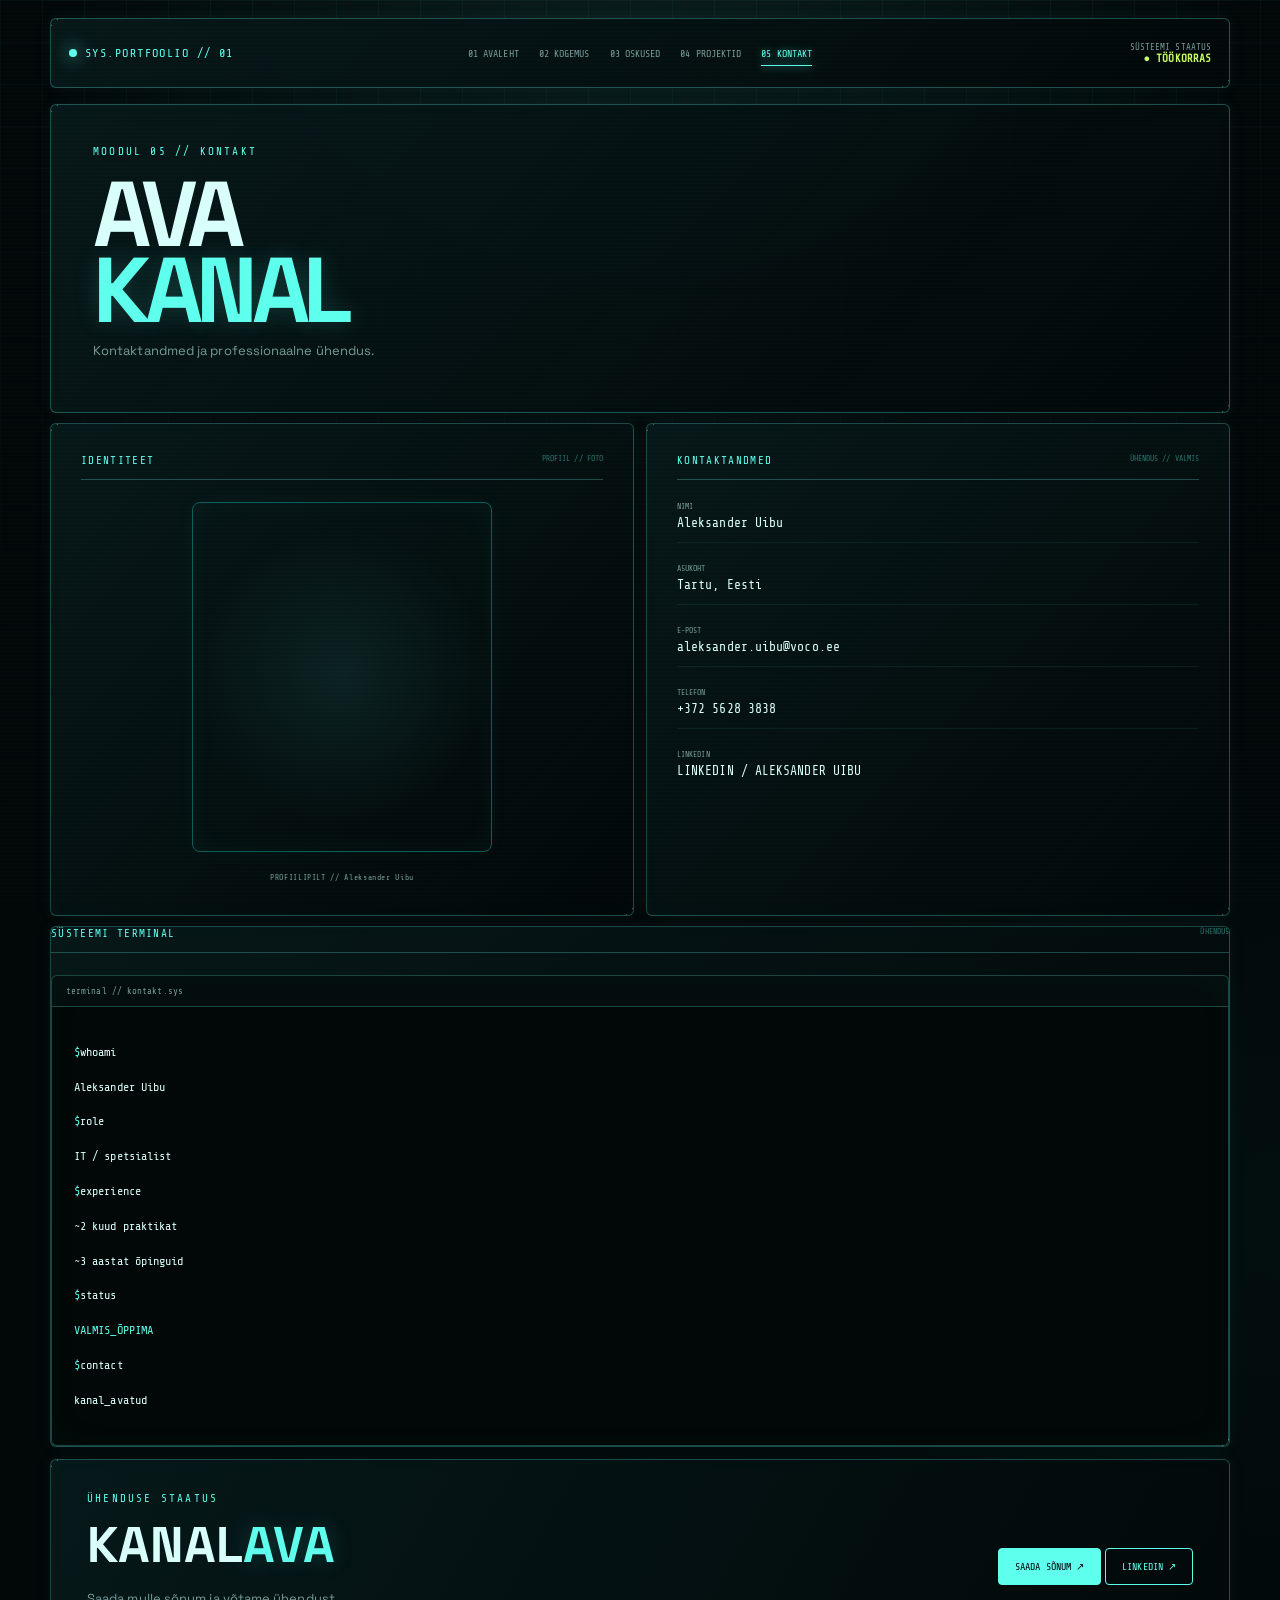
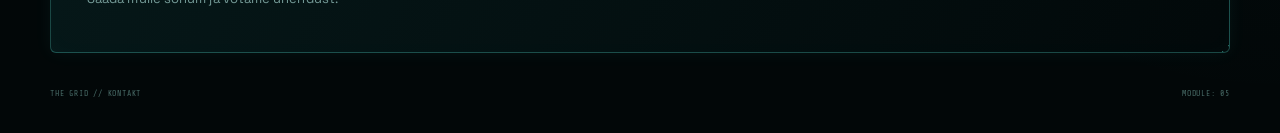
==== commit 08293c47: "failide uuendus" ====
--- a/contact.html
+++ b/contact.html
@@ -14,7 +14,7 @@
         <div class="grid-bg"></div>
         <div class="scanlines"></div>
             <header class="site-header hud">
-                <a class="logo" href="index.html"><i></i>SYS.CV // 01</a>
+                <a class="logo" href="index.html"><i></i>SYS.PORTFOOLIO // 01</a>
                 <nav class="nav">
                     <a href="index.html">01 AVALEHT</a>
                     <a href="experience.html">02 KOGEMUS</a>
--- a/css/style.css
+++ b/css/style.css
@@ -124,7 +124,7 @@
 
 .hud::before,
 .hud::after {
-    width: 28px !important;
+    width: 7px !important;
     height: 7px !important;
     pointer-events: none;
 }
@@ -878,6 +878,7 @@
 
 .timeline article ul{
     margin-top:16px;
+    margin-bottom: 30px;
 }
 
 /* Project cards */
@@ -1028,3 +1029,4 @@
         min-height:auto;
     }
 }
+
--- a/css/responsive.css
+++ b/css/responsive.css
@@ -139,3 +139,52 @@
 }
 
 @media(max-width:550px){.project-filter{gap:5px}.project-filter span{padding:6px 7px}}
+
+
+/* =========================================================
+   Portfolio polish pass
+   Keeps the existing visual language while improving
+   readability, spacing and mobile usability.
+   ========================================================= */
+:root {
+  --portfolio-content-max: 1180px;
+}
+
+html {
+  scroll-behavior: smooth;
+}
+
+body {
+  text-rendering: optimizeLegibility;
+  -webkit-font-smoothing: antialiased;
+}
+
+img, svg {
+  max-width: 100%;
+}
+
+a {
+  overflow-wrap: anywhere;
+}
+
+main, .container, .content, .page-container {
+  max-width: var(--portfolio-content-max);
+}
+
+@media (max-width: 768px) {
+  .panel, .data-card, .hud {
+    max-width: 100%;
+  }
+
+  h1, .hero-title, .page-title {
+    line-height: 1.08;
+  }
+
+  p, li {
+    line-height: 1.6;
+  }
+
+  .nav, .navigation {
+    gap: 0.5rem;
+  }
+}
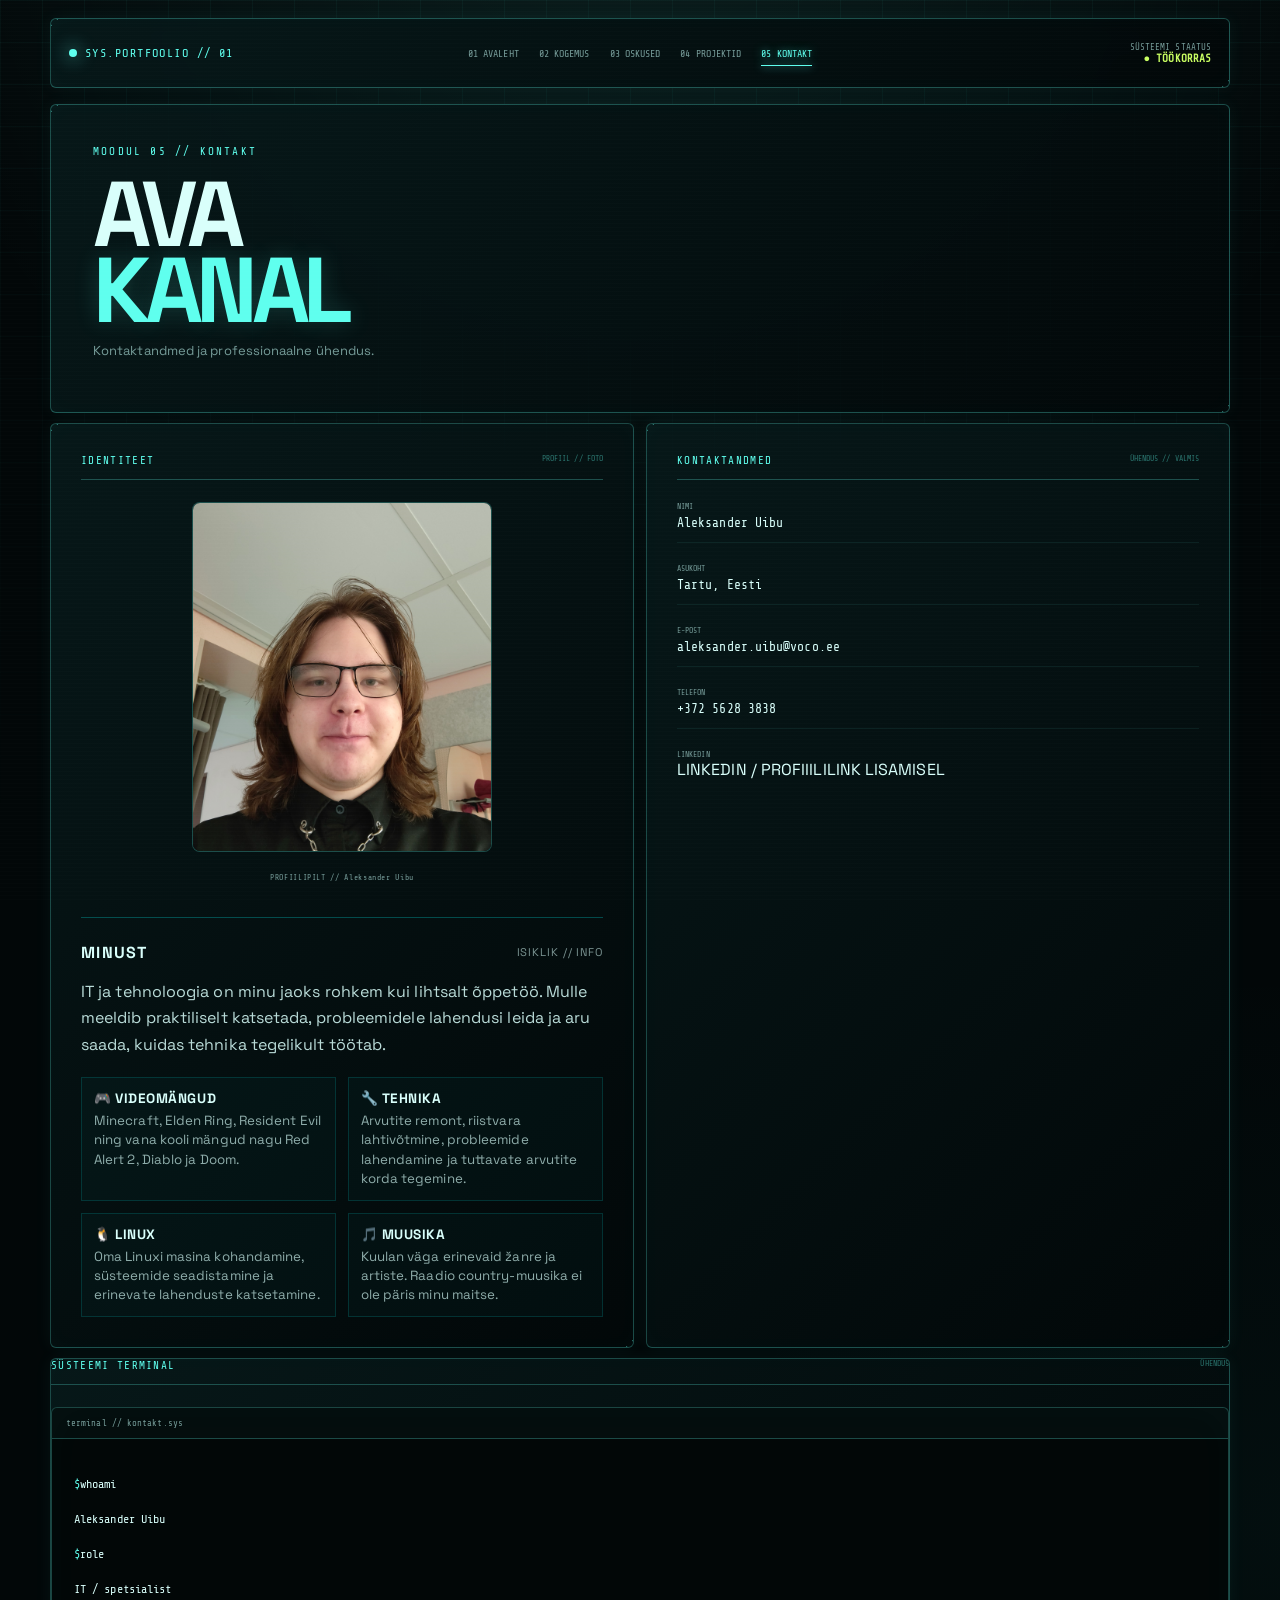
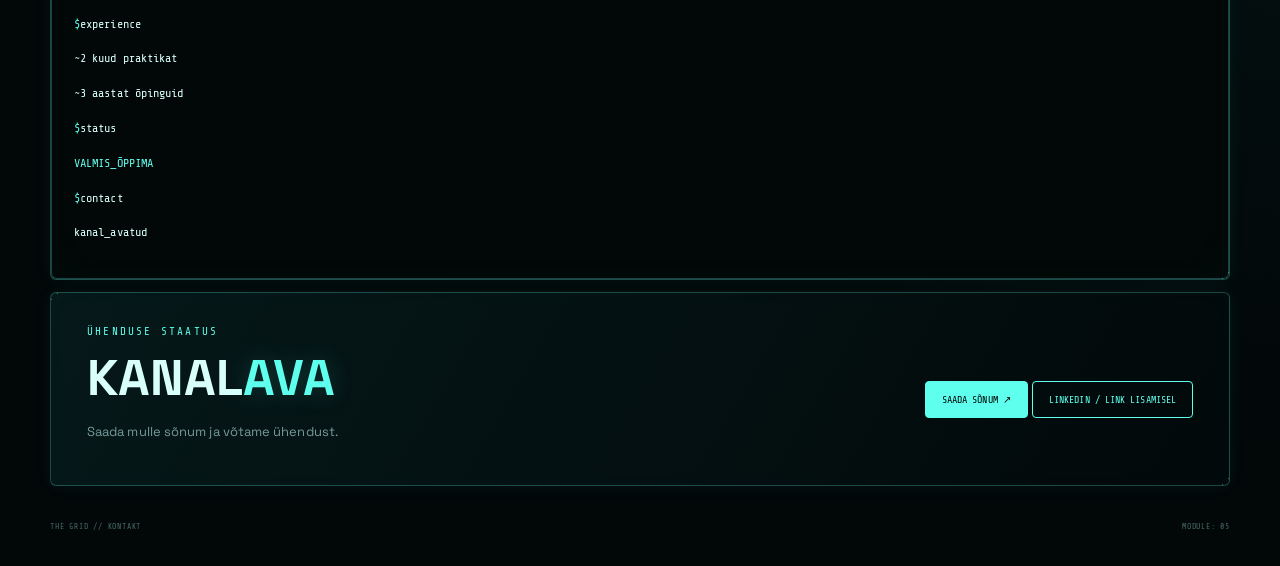
==== commit 20bd23c1: "Update contact.html uuesti fiali uuendus, eelmie ei lainud labi" ====
--- a/contact.html
+++ b/contact.html
@@ -2,124 +2,320 @@
 <html lang="et">
     <head>
         <meta charset="utf-8">
-            <meta name="viewport" content="width=device-width, initial-scale=1">
-                <title>
-                    Kontakt // Aleksander Uibu
-                </title>
-                <link rel="stylesheet" href="css/style.css">
-                <link rel="stylesheet" href="css/gridcn.css">
-                <link rel="stylesheet" href="css/responsive.css">
+        <meta name="viewport" content="width=device-width, initial-scale=1">
+        <title>Kontakt // Aleksander Uibu</title>
+        <link rel="stylesheet" href="css/style.css">
+        <link rel="stylesheet" href="css/gridcn.css">
+        <link rel="stylesheet" href="css/responsive.css">
+
+        <style>
+            /* =====================================================
+               MINUST – profiilipildi all
+            ===================================================== */
+
+            .about-profile {
+                margin-top: 2rem;
+                padding-top: 1.5rem;
+                border-top: 1px solid rgba(0, 255, 255, 0.25);
+            }
+
+            .about-profile-head {
+                display: flex;
+                justify-content: space-between;
+                align-items: center;
+                gap: 1rem;
+                margin-bottom: 1rem;
+            }
+
+            .about-profile-head span {
+                font-weight: 700;
+                letter-spacing: 0.08em;
+            }
+
+            .about-profile-head em {
+                font-size: 0.7rem;
+                opacity: 0.55;
+                font-style: normal;
+                letter-spacing: 0.08em;
+            }
+
+            .about-profile p {
+                margin: 0 0 1.2rem;
+                line-height: 1.65;
+                opacity: 0.85;
+            }
+
+            .hobby-list {
+                display: grid;
+                grid-template-columns: repeat(2, minmax(0, 1fr));
+                gap: 0.7rem;
+            }
+
+            .hobby-item {
+                padding: 0.75rem;
+                border: 1px solid rgba(0, 255, 255, 0.14);
+                background: rgba(0, 255, 255, 0.025);
+            }
+
+            .hobby-item strong {
+                display: block;
+                margin-bottom: 0.25rem;
+                font-size: 0.85rem;
+                letter-spacing: 0.04em;
+            }
+
+            .hobby-item small {
+                display: block;
+                line-height: 1.45;
+                opacity: 0.65;
+            }
+
+            @media (max-width: 600px) {
+                .hobby-list {
+                    grid-template-columns: 1fr;
+                }
+
+                .about-profile-head {
+                    align-items: flex-start;
+                    flex-direction: column;
+                    gap: 0.35rem;
+                }
+            }
+        </style>
     </head>
+
     <body>
         <div class="grid-bg"></div>
         <div class="scanlines"></div>
-            <header class="site-header hud">
-                <a class="logo" href="index.html"><i></i>SYS.PORTFOOLIO // 01</a>
-                <nav class="nav">
-                    <a href="index.html">01 AVALEHT</a>
-                    <a href="experience.html">02 KOGEMUS</a>
-                    <a href="skills.html">03 OSKUSED</a>
-                    <a href="projects.html">04 PROJEKTID</a>
-                    <a class="active" href="contact.html">05 KONTAKT</a>
-                </nav>
-                <div class="system-status">SÜSTEEMI STAATUS<strong>● TÖÖKORRAS</strong></div>
-            </header>
+
+        <header class="site-header hud">
+            <a class="logo" href="index.html">
+                <i></i>SYS.PORTFOOLIO // 01
+            </a>
+
+            <nav class="nav">
+                <a href="index.html">01 AVALEHT</a>
+                <a href="experience.html">02 KOGEMUS</a>
+                <a href="skills.html">03 OSKUSED</a>
+                <a href="projects.html">04 PROJEKTID</a>
+                <a class="active" href="contact.html">05 KONTAKT</a>
+            </nav>
+
+            <div class="system-status">
+                SÜSTEEMI STAATUS
+                <strong>● TÖÖKORRAS</strong>
+            </div>
+        </header>
+
         <main class="page">
+
             <section class="page-title hud reveal">
                 <div class="eyebrow">MOODUL 05 // KONTAKT</div>
                 <h1>AVA<br><span>KANAL</span></h1>
                 <p>Kontaktandmed ja professionaalne ühendus.</p>
             </section>
+
             <section class="section-grid">
+
                 <!-- =====================================================
-                    PROFIIL FOTO
+                    PROFIIL FOTO + MINUST
                 ===================================================== -->
+
                 <article class="panel hud reveal">
                     <div class="section-head">
                         <span>IDENTITEET</span>
                         <em>PROFIIL // FOTO</em>
                     </div>
+
                     <div class="profile-photo-wrap">
                         <div class="profile-photo">
-                            <img src="images/profile.jpg"alt="Aleksander Uibu profiilipilt"onerror="this.style.display='none';this.parentElement.classList.add('photo-placeholder');">
-                        </div><small>PROFIILIPILT // Aleksander Uibu</small></div>
+                            <img
+                                src="images/profile.jpg"
+                                alt="Aleksander Uibu profiilipilt"
+                                onerror="this.style.display='none';this.parentElement.classList.add('photo-placeholder');"
+                            >
+                        </div>
+
+                        <small>PROFIILIPILT // Aleksander Uibu</small>
+                    </div>
+
+                    <!-- MINUST -->
+                    <div class="about-profile">
+
+                        <div class="about-profile-head">
+                            <span>MINUST</span>
+                            <em>ISIKLIK // INFO</em>
+                        </div>
+
+                        <p>
+                            IT ja tehnoloogia on minu jaoks rohkem kui lihtsalt õppetöö.
+                            Mulle meeldib praktiliselt katsetada, probleemidele lahendusi leida
+                            ja aru saada, kuidas tehnika tegelikult töötab.
+                        </p>
+
+                        <div class="hobby-list">
+
+                            <div class="hobby-item">
+                                <strong>🎮 VIDEOMÄNGUD</strong>
+                                <small>
+                                    Minecraft, Elden Ring, Resident Evil ning
+                                    vana kooli mängud nagu Red Alert 2, Diablo ja Doom.
+                                </small>
+                            </div>
+
+                            <div class="hobby-item">
+                                <strong>🔧 TEHNIKA</strong>
+                                <small>
+                                    Arvutite remont, riistvara lahtivõtmine,
+                                    probleemide lahendamine ja tuttavate arvutite korda tegemine.
+                                </small>
+                            </div>
+
+                            <div class="hobby-item">
+                                <strong>🐧 LINUX</strong>
+                                <small>
+                                    Oma Linuxi masina kohandamine, süsteemide seadistamine
+                                    ja erinevate lahenduste katsetamine.
+                                </small>
+                            </div>
+
+                            <div class="hobby-item">
+                                <strong>🎵 MUUSIKA</strong>
+                                <small>
+                                    Kuulan väga erinevaid žanre ja artiste.
+                                    Raadio country-muusika ei ole päris minu maitse.
+                                </small>
+                            </div>
+
+                        </div>
+                    </div>
                 </article>
+
                 <!-- =====================================================
                     KONTAKTANDMED
                 ===================================================== -->
+
                 <article class="panel hud reveal">
                     <div class="section-head">
                         <span>KONTAKTANDMED</span>
                         <em>ÜHENDUS // VALMIS</em>
                     </div>
+
                     <div class="contact-data">
+
                         <div>
                             <small>NIMI</small>
                             <strong>Aleksander Uibu</strong>
                         </div>
+
                         <div>
                             <small>ASUKOHT</small>
                             <strong>Tartu, Eesti</strong>
                         </div>
+
                         <div>
                             <small>E-POST</small>
-                            <a href="mailto:aleksander.uibu@voco.ee">aleksander.uibu@voco.ee</a>
-                        </div>
+                            <a href="mailto:aleksander.uibu@voco.ee">
+                                aleksander.uibu@voco.ee
+                            </a>
+                        </div>
+
                         <div>
                             <small>TELEFON</small>
-                            <a href="tel:+37256283838">+372 5628 3838</a>
-                        </div>
+                            <a href="tel:+37256283838">
+                                +372 5628 3838
+                            </a>
+                        </div>
+
                         <div>
                             <small>LINKEDIN</small>
-                            <a href="#">LINKEDIN / ALEKSANDER UIBU</a>
-                        </div>
+                            <span>LINKEDIN / PROFIIILILINK LISAMISEL</span>
+                        </div>
+
                     </div>
                 </article>
+
             </section>
+
             <!-- =====================================================
                 TERMINAL
             ===================================================== -->
+
             <section class="section hud reveal">
+
                 <div class="section-head">
                     <span>SÜSTEEMI TERMINAL</span>
                     <em>ÜHENDUS</em>
                 </div>
+
                 <div class="terminal">
-                    <div class="terminal-head">terminal // kontakt.sys</div>
+
+                    <div class="terminal-head">
+                        terminal // kontakt.sys
+                    </div>
+
                     <div class="terminal-body">
+
                         <p><span>$</span>whoami</p>
                         <p>Aleksander Uibu</p>
+
                         <p><span>$</span>role</p>
                         <p>IT / spetsialist</p>
+
                         <p><span>$</span>experience</p>
                         <p>~2 kuud praktikat</p>
                         <p>~3 aastat õpinguid</p>
+
                         <p><span>$</span>status</p>
                         <p class="cyan">VALMIS_ÕPPIMA</p>
+
                         <p><span>$</span>contact</p>
-                        <p>kanal_avatud<span class="cursor"></span></p>
+                        <p>
+                            kanal_avatud<span class="cursor"></span>
+                        </p>
+
                     </div>
                 </div>
+
             </section>
+
             <!-- =====================================================
                 CTA
             ===================================================== -->
+
             <section class="cta hud reveal">
+
                 <div>
                     <div class="eyebrow">ÜHENDUSE STAATUS</div>
                     <h2>KANAL<span>AVA</span></h2>
                     <p>Saada mulle sõnum ja võtame ühendust.</p>
                 </div>
+
                 <div class="buttons">
-                    <a class="button"href="mailto:aleksander.uibu@voco.ee">SAADA SÕNUM ↗</a>
-                    <a class="button secondary"href="#">LINKEDIN ↗</a>
+
+                    <a
+                        class="button"
+                        href="mailto:aleksander.uibu@voco.ee"
+                    >
+                        SAADA SÕNUM ↗
+                    </a>
+
+                    <span class="button secondary disabled-button">
+                        LINKEDIN / LINK LISAMISEL
+                    </span>
+
                 </div>
+
             </section>
+
         </main>
+
         <footer>
             <span>THE GRID // KONTAKT</span>
             <span>MODULE: 05</span>
         </footer>
-        <script src="js/index.js"></script> 
+
+        <script src="js/index.js"></script>
+
     </body>
 </html>
